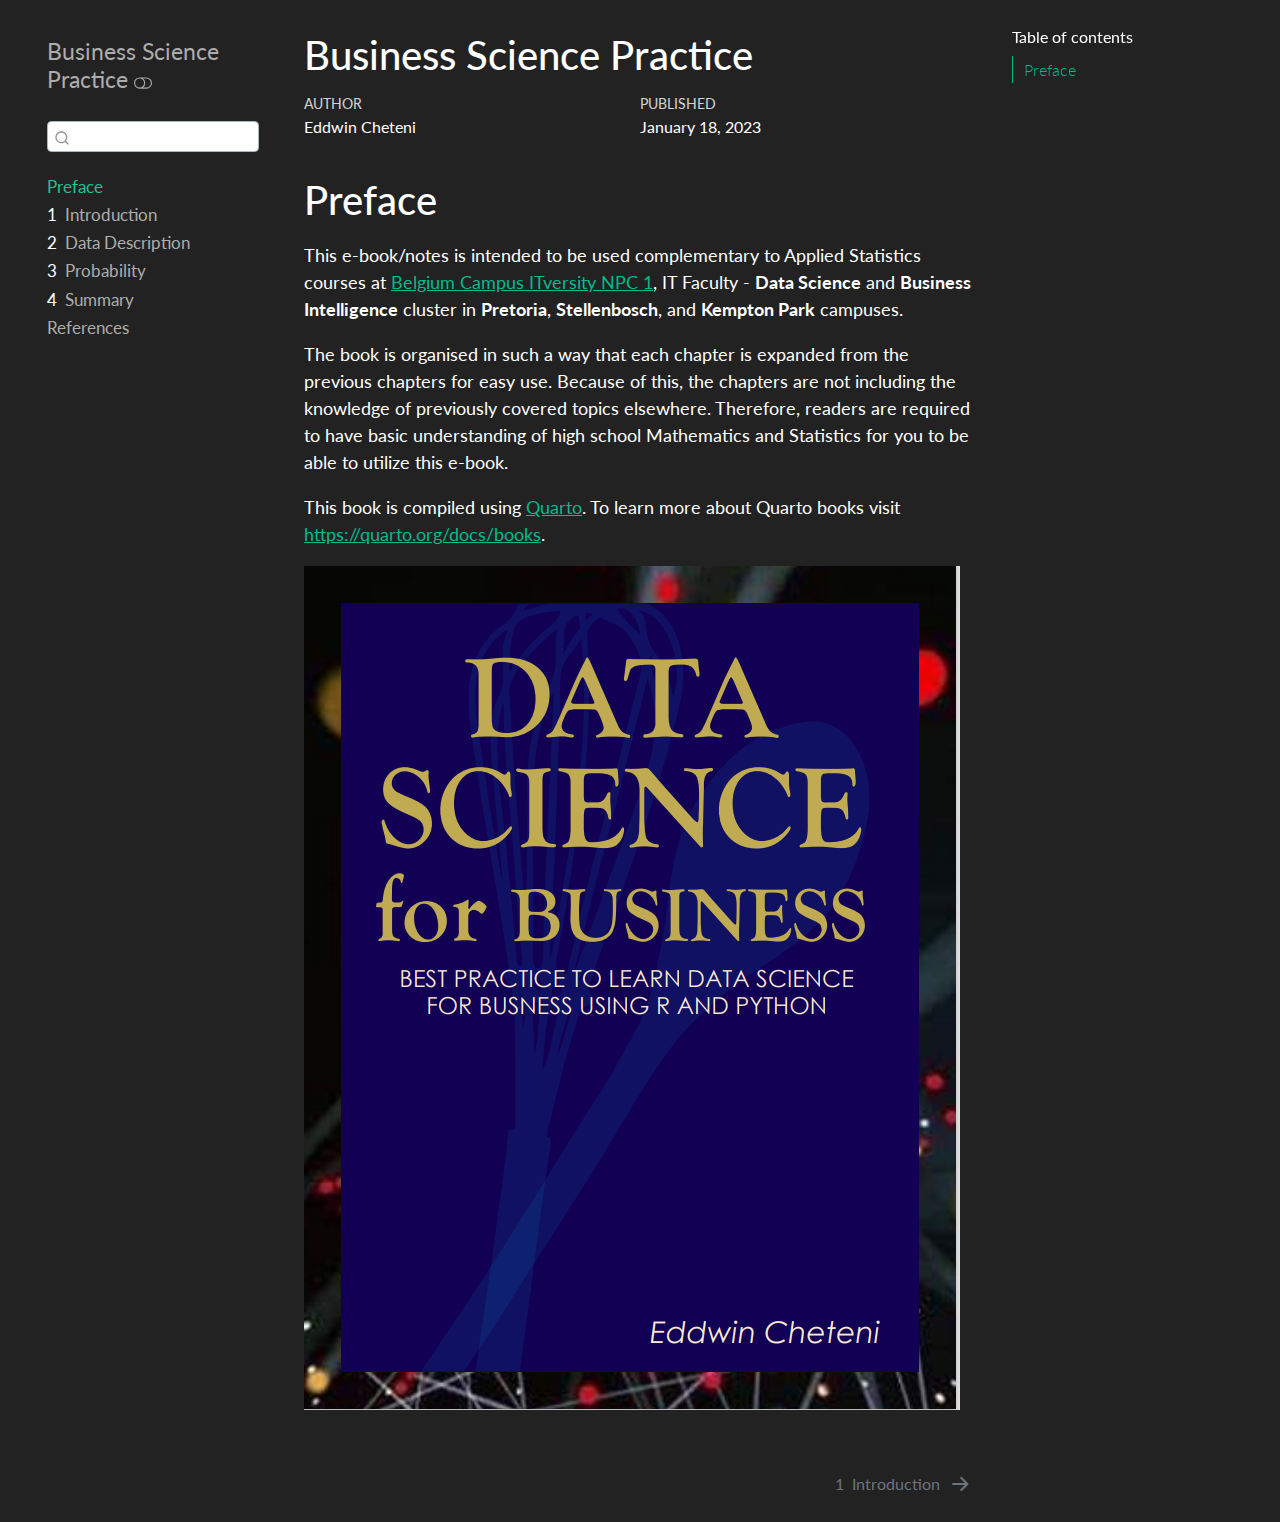
==== _book/index.html @ d17ff68e "update commit" ====
<!DOCTYPE html>
<html xmlns="http://www.w3.org/1999/xhtml" lang="en" xml:lang="en"><head>

<meta charset="utf-8">
<meta name="generator" content="quarto-1.2.269">

<meta name="viewport" content="width=device-width, initial-scale=1.0, user-scalable=yes">

<meta name="author" content="Eddwin Cheteni">
<meta name="dcterms.date" content="2023-01-18">

<title>Business Science Practice</title>
<style>
code{white-space: pre-wrap;}
span.smallcaps{font-variant: small-caps;}
div.columns{display: flex; gap: min(4vw, 1.5em);}
div.column{flex: auto; overflow-x: auto;}
div.hanging-indent{margin-left: 1.5em; text-indent: -1.5em;}
ul.task-list{list-style: none;}
ul.task-list li input[type="checkbox"] {
  width: 0.8em;
  margin: 0 0.8em 0.2em -1.6em;
  vertical-align: middle;
}
</style>


<script src="site_libs/quarto-nav/quarto-nav.js"></script>
<script src="site_libs/quarto-nav/headroom.min.js"></script>
<script src="site_libs/clipboard/clipboard.min.js"></script>
<script src="site_libs/quarto-search/autocomplete.umd.js"></script>
<script src="site_libs/quarto-search/fuse.min.js"></script>
<script src="site_libs/quarto-search/quarto-search.js"></script>
<meta name="quarto:offset" content="./">
<link href="./intro.html" rel="next">
<script src="site_libs/quarto-html/quarto.js"></script>
<script src="site_libs/quarto-html/popper.min.js"></script>
<script src="site_libs/quarto-html/tippy.umd.min.js"></script>
<script src="site_libs/quarto-html/anchor.min.js"></script>
<link href="site_libs/quarto-html/tippy.css" rel="stylesheet">
<link href="site_libs/quarto-html/quarto-syntax-highlighting.css" rel="stylesheet" class="quarto-color-scheme" id="quarto-text-highlighting-styles">
<link href="site_libs/quarto-html/quarto-syntax-highlighting-dark.css" rel="prefetch" class="quarto-color-scheme quarto-color-alternate" id="quarto-text-highlighting-styles">
<script src="site_libs/bootstrap/bootstrap.min.js"></script>
<link href="site_libs/bootstrap/bootstrap-icons.css" rel="stylesheet">
<link href="site_libs/bootstrap/bootstrap.min.css" rel="stylesheet" class="quarto-color-scheme" id="quarto-bootstrap" data-mode="dark">
<link href="site_libs/bootstrap/bootstrap-dark.min.css" rel="prefetch" class="quarto-color-scheme quarto-color-alternate" id="quarto-bootstrap" data-mode="light">
<script id="quarto-search-options" type="application/json">{
  "location": "sidebar",
  "copy-button": false,
  "collapse-after": 3,
  "panel-placement": "start",
  "type": "textbox",
  "limit": 20,
  "language": {
    "search-no-results-text": "No results",
    "search-matching-documents-text": "matching documents",
    "search-copy-link-title": "Copy link to search",
    "search-hide-matches-text": "Hide additional matches",
    "search-more-match-text": "more match in this document",
    "search-more-matches-text": "more matches in this document",
    "search-clear-button-title": "Clear",
    "search-detached-cancel-button-title": "Cancel",
    "search-submit-button-title": "Submit"
  }
}</script>


</head>

<body class="nav-sidebar floating">

<div id="quarto-search-results"></div>
  <header id="quarto-header" class="headroom fixed-top">
  <nav class="quarto-secondary-nav" data-bs-toggle="collapse" data-bs-target="#quarto-sidebar" aria-controls="quarto-sidebar" aria-expanded="false" aria-label="Toggle sidebar navigation" onclick="if (window.quartoToggleHeadroom) { window.quartoToggleHeadroom(); }">
    <div class="container-fluid d-flex justify-content-between">
      <h1 class="quarto-secondary-nav-title">Business Science Practice</h1>
      <button type="button" class="quarto-btn-toggle btn" aria-label="Show secondary navigation">
        <i class="bi bi-chevron-right"></i>
      </button>
    </div>
  </nav>
</header>
<!-- content -->
<div id="quarto-content" class="quarto-container page-columns page-rows-contents page-layout-article">
<!-- sidebar -->
  <nav id="quarto-sidebar" class="sidebar collapse sidebar-navigation floating overflow-auto">
    <div class="pt-lg-2 mt-2 text-left sidebar-header">
    <div class="sidebar-title mb-0 py-0">
      <a href="./">Business Science Practice</a> 
        <div class="sidebar-tools-main">
  <a href="" class="quarto-color-scheme-toggle sidebar-tool" onclick="window.quartoToggleColorScheme(); return false;" title="Toggle dark mode"><i class="bi"></i></a>
</div>
    </div>
      </div>
      <div class="mt-2 flex-shrink-0 align-items-center">
        <div class="sidebar-search">
        <div id="quarto-search" class="" title="Search"></div>
        </div>
      </div>
    <div class="sidebar-menu-container"> 
    <ul class="list-unstyled mt-1">
        <li class="sidebar-item">
  <div class="sidebar-item-container"> 
  <a href="./index.html" class="sidebar-item-text sidebar-link active">Preface</a>
  </div>
</li>
        <li class="sidebar-item">
  <div class="sidebar-item-container"> 
  <a href="./intro.html" class="sidebar-item-text sidebar-link"><span class="chapter-number">1</span>&nbsp; <span class="chapter-title">Introduction</span></a>
  </div>
</li>
        <li class="sidebar-item">
  <div class="sidebar-item-container"> 
  <a href="./data-desc.html" class="sidebar-item-text sidebar-link"><span class="chapter-number">2</span>&nbsp; <span class="chapter-title">Data Description</span></a>
  </div>
</li>
        <li class="sidebar-item">
  <div class="sidebar-item-container"> 
  <a href="./prob.html" class="sidebar-item-text sidebar-link"><span class="chapter-number">3</span>&nbsp; <span class="chapter-title">Probability</span></a>
  </div>
</li>
        <li class="sidebar-item">
  <div class="sidebar-item-container"> 
  <a href="./summary.html" class="sidebar-item-text sidebar-link"><span class="chapter-number">4</span>&nbsp; <span class="chapter-title">Summary</span></a>
  </div>
</li>
        <li class="sidebar-item">
  <div class="sidebar-item-container"> 
  <a href="./references.html" class="sidebar-item-text sidebar-link">References</a>
  </div>
</li>
    </ul>
    </div>
</nav>
<!-- margin-sidebar -->
    <div id="quarto-margin-sidebar" class="sidebar margin-sidebar">
        <nav id="TOC" role="doc-toc" class="toc-active">
    <h2 id="toc-title">Table of contents</h2>
   
  <ul>
  <li><a href="#preface" id="toc-preface" class="nav-link active" data-scroll-target="#preface">Preface</a></li>
  </ul>
</nav>
    </div>
<!-- main -->
<main class="content" id="quarto-document-content">

<header id="title-block-header" class="quarto-title-block default">
<div class="quarto-title">
<h1 class="title d-none d-lg-block">Business Science Practice</h1>
</div>



<div class="quarto-title-meta">

    <div>
    <div class="quarto-title-meta-heading">Author</div>
    <div class="quarto-title-meta-contents">
             <p>Eddwin Cheteni </p>
          </div>
  </div>
    
    <div>
    <div class="quarto-title-meta-heading">Published</div>
    <div class="quarto-title-meta-contents">
      <p class="date">January 18, 2023</p>
    </div>
  </div>
  
    
  </div>
  

</header>

<section id="preface" class="level1 unnumbered">
<h1 class="unnumbered">Preface</h1>
<p>This e-book/notes is intended to be used complementary to Applied Statistics courses at <a href="https://www.belgiumcampus.ac.za">Belgium Campus ITversity NPC 1</a>, IT Faculty - <strong>Data Science</strong> and <strong>Business Intelligence</strong> cluster in <strong>Pretoria</strong>, <strong>Stellenbosch</strong>, and <strong>Kempton Park</strong> campuses.</p>
<p>The book is organised in such a way that each chapter is expanded from the previous chapters for easy use. Because of this, the chapters are not including the knowledge of previously covered topics elsewhere. Therefore, readers are required to have basic understanding of high school Mathematics and Statistics for you to be able to utilize this e-book.</p>
<p>This book is compiled using <a href="https://quarto.org/docs/books">Quarto</a>. To learn more about Quarto books visit <a href="https://quarto.org/docs/books" class="uri">https://quarto.org/docs/books</a>.</p>
<p><img src="cover.png" class="img-fluid"></p>


</section>

</main> <!-- /main -->
<script id="quarto-html-after-body" type="application/javascript">
window.document.addEventListener("DOMContentLoaded", function (event) {
  const toggleBodyColorMode = (bsSheetEl) => {
    const mode = bsSheetEl.getAttribute("data-mode");
    const bodyEl = window.document.querySelector("body");
    if (mode === "dark") {
      bodyEl.classList.add("quarto-dark");
      bodyEl.classList.remove("quarto-light");
    } else {
      bodyEl.classList.add("quarto-light");
      bodyEl.classList.remove("quarto-dark");
    }
  }
  const toggleBodyColorPrimary = () => {
    const bsSheetEl = window.document.querySelector("link#quarto-bootstrap");
    if (bsSheetEl) {
      toggleBodyColorMode(bsSheetEl);
    }
  }
  toggleBodyColorPrimary();  
  const disableStylesheet = (stylesheets) => {
    for (let i=0; i < stylesheets.length; i++) {
      const stylesheet = stylesheets[i];
      stylesheet.rel = 'prefetch';
    }
  }
  const enableStylesheet = (stylesheets) => {
    for (let i=0; i < stylesheets.length; i++) {
      const stylesheet = stylesheets[i];
      stylesheet.rel = 'stylesheet';
    }
  }
  const manageTransitions = (selector, allowTransitions) => {
    const els = window.document.querySelectorAll(selector);
    for (let i=0; i < els.length; i++) {
      const el = els[i];
      if (allowTransitions) {
        el.classList.remove('notransition');
      } else {
        el.classList.add('notransition');
      }
    }
  }
  const toggleColorMode = (alternate) => {
    // Switch the stylesheets
    const alternateStylesheets = window.document.querySelectorAll('link.quarto-color-scheme.quarto-color-alternate');
    manageTransitions('#quarto-margin-sidebar .nav-link', false);
    if (alternate) {
      enableStylesheet(alternateStylesheets);
      for (const sheetNode of alternateStylesheets) {
        if (sheetNode.id === "quarto-bootstrap") {
          toggleBodyColorMode(sheetNode);
        }
      }
    } else {
      disableStylesheet(alternateStylesheets);
      toggleBodyColorPrimary();
    }
    manageTransitions('#quarto-margin-sidebar .nav-link', true);
    // Switch the toggles
    const toggles = window.document.querySelectorAll('.quarto-color-scheme-toggle');
    for (let i=0; i < toggles.length; i++) {
      const toggle = toggles[i];
      if (toggle) {
        if (alternate) {
          toggle.classList.add("alternate");     
        } else {
          toggle.classList.remove("alternate");
        }
      }
    }
    // Hack to workaround the fact that safari doesn't
    // properly recolor the scrollbar when toggling (#1455)
    if (navigator.userAgent.indexOf('Safari') > 0 && navigator.userAgent.indexOf('Chrome') == -1) {
      manageTransitions("body", false);
      window.scrollTo(0, 1);
      setTimeout(() => {
        window.scrollTo(0, 0);
        manageTransitions("body", true);
      }, 40);  
    }
  }
  const isFileUrl = () => { 
    return window.location.protocol === 'file:';
  }
  const hasAlternateSentinel = () => {  
    let styleSentinel = getColorSchemeSentinel();
    if (styleSentinel !== null) {
      return styleSentinel === "alternate";
    } else {
      return false;
    }
  }
  const setStyleSentinel = (alternate) => {
    const value = alternate ? "alternate" : "default";
    if (!isFileUrl()) {
      window.localStorage.setItem("quarto-color-scheme", value);
    } else {
      localAlternateSentinel = value;
    }
  }
  const getColorSchemeSentinel = () => {
    if (!isFileUrl()) {
      const storageValue = window.localStorage.getItem("quarto-color-scheme");
      return storageValue != null ? storageValue : localAlternateSentinel;
    } else {
      return localAlternateSentinel;
    }
  }
  let localAlternateSentinel = 'default';
  // Dark / light mode switch
  window.quartoToggleColorScheme = () => {
    // Read the current dark / light value 
    let toAlternate = !hasAlternateSentinel();
    toggleColorMode(toAlternate);
    setStyleSentinel(toAlternate);
  };
  // Ensure there is a toggle, if there isn't float one in the top right
  if (window.document.querySelector('.quarto-color-scheme-toggle') === null) {
    const a = window.document.createElement('a');
    a.classList.add('top-right');
    a.classList.add('quarto-color-scheme-toggle');
    a.href = "";
    a.onclick = function() { try { window.quartoToggleColorScheme(); } catch {} return false; };
    const i = window.document.createElement("i");
    i.classList.add('bi');
    a.appendChild(i);
    window.document.body.appendChild(a);
  }
  // Switch to dark mode if need be
  if (hasAlternateSentinel()) {
    toggleColorMode(true);
  } else {
    toggleColorMode(false);
  }
  const icon = "";
  const anchorJS = new window.AnchorJS();
  anchorJS.options = {
    placement: 'right',
    icon: icon
  };
  anchorJS.add('.anchored');
  const clipboard = new window.ClipboardJS('.code-copy-button', {
    target: function(trigger) {
      return trigger.previousElementSibling;
    }
  });
  clipboard.on('success', function(e) {
    // button target
    const button = e.trigger;
    // don't keep focus
    button.blur();
    // flash "checked"
    button.classList.add('code-copy-button-checked');
    var currentTitle = button.getAttribute("title");
    button.setAttribute("title", "Copied!");
    let tooltip;
    if (window.bootstrap) {
      button.setAttribute("data-bs-toggle", "tooltip");
      button.setAttribute("data-bs-placement", "left");
      button.setAttribute("data-bs-title", "Copied!");
      tooltip = new bootstrap.Tooltip(button, 
        { trigger: "manual", 
          customClass: "code-copy-button-tooltip",
          offset: [0, -8]});
      tooltip.show();    
    }
    setTimeout(function() {
      if (tooltip) {
        tooltip.hide();
        button.removeAttribute("data-bs-title");
        button.removeAttribute("data-bs-toggle");
        button.removeAttribute("data-bs-placement");
      }
      button.setAttribute("title", currentTitle);
      button.classList.remove('code-copy-button-checked');
    }, 1000);
    // clear code selection
    e.clearSelection();
  });
  function tippyHover(el, contentFn) {
    const config = {
      allowHTML: true,
      content: contentFn,
      maxWidth: 500,
      delay: 100,
      arrow: false,
      appendTo: function(el) {
          return el.parentElement;
      },
      interactive: true,
      interactiveBorder: 10,
      theme: 'quarto',
      placement: 'bottom-start'
    };
    window.tippy(el, config); 
  }
  const noterefs = window.document.querySelectorAll('a[role="doc-noteref"]');
  for (var i=0; i<noterefs.length; i++) {
    const ref = noterefs[i];
    tippyHover(ref, function() {
      // use id or data attribute instead here
      let href = ref.getAttribute('data-footnote-href') || ref.getAttribute('href');
      try { href = new URL(href).hash; } catch {}
      const id = href.replace(/^#\/?/, "");
      const note = window.document.getElementById(id);
      return note.innerHTML;
    });
  }
  const findCites = (el) => {
    const parentEl = el.parentElement;
    if (parentEl) {
      const cites = parentEl.dataset.cites;
      if (cites) {
        return {
          el,
          cites: cites.split(' ')
        };
      } else {
        return findCites(el.parentElement)
      }
    } else {
      return undefined;
    }
  };
  var bibliorefs = window.document.querySelectorAll('a[role="doc-biblioref"]');
  for (var i=0; i<bibliorefs.length; i++) {
    const ref = bibliorefs[i];
    const citeInfo = findCites(ref);
    if (citeInfo) {
      tippyHover(citeInfo.el, function() {
        var popup = window.document.createElement('div');
        citeInfo.cites.forEach(function(cite) {
          var citeDiv = window.document.createElement('div');
          citeDiv.classList.add('hanging-indent');
          citeDiv.classList.add('csl-entry');
          var biblioDiv = window.document.getElementById('ref-' + cite);
          if (biblioDiv) {
            citeDiv.innerHTML = biblioDiv.innerHTML;
          }
          popup.appendChild(citeDiv);
        });
        return popup.innerHTML;
      });
    }
  }
});
</script>
<nav class="page-navigation">
  <div class="nav-page nav-page-previous">
  </div>
  <div class="nav-page nav-page-next">
      <a href="./intro.html" class="pagination-link">
        <span class="nav-page-text"><span class="chapter-number">1</span>&nbsp; <span class="chapter-title">Introduction</span></span> <i class="bi bi-arrow-right-short"></i>
      </a>
  </div>
</nav>
</div> <!-- /content -->



</body></html>
---- _book/site_libs/quarto-html/tippy.css ----
.tippy-box[data-animation=fade][data-state=hidden]{opacity:0}[data-tippy-root]{max-width:calc(100vw - 10px)}.tippy-box{position:relative;background-color:#333;color:#fff;border-radius:4px;font-size:14px;line-height:1.4;white-space:normal;outline:0;transition-property:transform,visibility,opacity}.tippy-box[data-placement^=top]>.tippy-arrow{bottom:0}.tippy-box[data-placement^=top]>.tippy-arrow:before{bottom:-7px;left:0;border-width:8px 8px 0;border-top-color:initial;transform-origin:center top}.tippy-box[data-placement^=bottom]>.tippy-arrow{top:0}.tippy-box[data-placement^=bottom]>.tippy-arrow:before{top:-7px;left:0;border-width:0 8px 8px;border-bottom-color:initial;transform-origin:center bottom}.tippy-box[data-placement^=left]>.tippy-arrow{right:0}.tippy-box[data-placement^=left]>.tippy-arrow:before{border-width:8px 0 8px 8px;border-left-color:initial;right:-7px;transform-origin:center left}.tippy-box[data-placement^=right]>.tippy-arrow{left:0}.tippy-box[data-placement^=right]>.tippy-arrow:before{left:-7px;border-width:8px 8px 8px 0;border-right-color:initial;transform-origin:center right}.tippy-box[data-inertia][data-state=visible]{transition-timing-function:cubic-bezier(.54,1.5,.38,1.11)}.tippy-arrow{width:16px;height:16px;color:#333}.tippy-arrow:before{content:"";position:absolute;border-color:transparent;border-style:solid}.tippy-content{position:relative;padding:5px 9px;z-index:1}
---- _book/site_libs/quarto-html/quarto-syntax-highlighting.css ----
/* quarto syntax highlight colors */
:root {
  --quarto-hl-ot-color: #003B4F;
  --quarto-hl-at-color: #657422;
  --quarto-hl-ss-color: #20794D;
  --quarto-hl-an-color: #5E5E5E;
  --quarto-hl-fu-color: #4758AB;
  --quarto-hl-st-color: #20794D;
  --quarto-hl-cf-color: #003B4F;
  --quarto-hl-op-color: #5E5E5E;
  --quarto-hl-er-color: #AD0000;
  --quarto-hl-bn-color: #AD0000;
  --quarto-hl-al-color: #AD0000;
  --quarto-hl-va-color: #111111;
  --quarto-hl-bu-color: inherit;
  --quarto-hl-ex-color: inherit;
  --quarto-hl-pp-color: #AD0000;
  --quarto-hl-in-color: #5E5E5E;
  --quarto-hl-vs-color: #20794D;
  --quarto-hl-wa-color: #5E5E5E;
  --quarto-hl-do-color: #5E5E5E;
  --quarto-hl-im-color: #00769E;
  --quarto-hl-ch-color: #20794D;
  --quarto-hl-dt-color: #AD0000;
  --quarto-hl-fl-color: #AD0000;
  --quarto-hl-co-color: #5E5E5E;
  --quarto-hl-cv-color: #5E5E5E;
  --quarto-hl-cn-color: #8f5902;
  --quarto-hl-sc-color: #5E5E5E;
  --quarto-hl-dv-color: #AD0000;
  --quarto-hl-kw-color: #003B4F;
}

/* other quarto variables */
:root {
  --quarto-font-monospace: SFMono-Regular, Menlo, Monaco, Consolas, "Liberation Mono", "Courier New", monospace;
}

pre > code.sourceCode > span {
  color: #003B4F;
}

code span {
  color: #003B4F;
}

code.sourceCode > span {
  color: #003B4F;
}

div.sourceCode,
div.sourceCode pre.sourceCode {
  color: #003B4F;
}

code span.ot {
  color: #003B4F;
}

code span.at {
  color: #657422;
}

code span.ss {
  color: #20794D;
}

code span.an {
  color: #5E5E5E;
}

code span.fu {
  color: #4758AB;
}

code span.st {
  color: #20794D;
}

code span.cf {
  color: #003B4F;
}

code span.op {
  color: #5E5E5E;
}

code span.er {
  color: #AD0000;
}

code span.bn {
  color: #AD0000;
}

code span.al {
  color: #AD0000;
}

code span.va {
  color: #111111;
}

code span.pp {
  color: #AD0000;
}

code span.in {
  color: #5E5E5E;
}

code span.vs {
  color: #20794D;
}

code span.wa {
  color: #5E5E5E;
  font-style: italic;
}

code span.do {
  color: #5E5E5E;
  font-style: italic;
}

code span.im {
  color: #00769E;
}

code span.ch {
  color: #20794D;
}

code span.dt {
  color: #AD0000;
}

code span.fl {
  color: #AD0000;
}

code span.co {
  color: #5E5E5E;
}

code span.cv {
  color: #5E5E5E;
  font-style: italic;
}

code span.cn {
  color: #8f5902;
}

code span.sc {
  color: #5E5E5E;
}

code span.dv {
  color: #AD0000;
}

code span.kw {
  color: #003B4F;
}

.prevent-inlining {
  content: "</";
}

/*# sourceMappingURL=debc5d5d77c3f9108843748ff7464032.css.map */
---- _book/site_libs/quarto-html/quarto-syntax-highlighting-dark.css ----
/* quarto syntax highlight colors */
:root {
  --quarto-hl-al-color: #f07178;
  --quarto-hl-an-color: #d4d0ab;
  --quarto-hl-at-color: #00e0e0;
  --quarto-hl-bn-color: #d4d0ab;
  --quarto-hl-bu-color: #abe338;
  --quarto-hl-ch-color: #abe338;
  --quarto-hl-co-color: #f8f8f2;
  --quarto-hl-cv-color: #ffd700;
  --quarto-hl-cn-color: #ffd700;
  --quarto-hl-cf-color: #ffa07a;
  --quarto-hl-dt-color: #ffa07a;
  --quarto-hl-dv-color: #d4d0ab;
  --quarto-hl-do-color: #f8f8f2;
  --quarto-hl-er-color: #f07178;
  --quarto-hl-ex-color: #00e0e0;
  --quarto-hl-fl-color: #d4d0ab;
  --quarto-hl-fu-color: #ffa07a;
  --quarto-hl-im-color: #abe338;
  --quarto-hl-in-color: #d4d0ab;
  --quarto-hl-kw-color: #ffa07a;
  --quarto-hl-op-color: #ffa07a;
  --quarto-hl-ot-color: #00e0e0;
  --quarto-hl-pp-color: #dcc6e0;
  --quarto-hl-re-color: #00e0e0;
  --quarto-hl-sc-color: #abe338;
  --quarto-hl-ss-color: #abe338;
  --quarto-hl-st-color: #abe338;
  --quarto-hl-va-color: #00e0e0;
  --quarto-hl-vs-color: #abe338;
  --quarto-hl-wa-color: #dcc6e0;
}

/* other quarto variables */
:root {
  --quarto-font-monospace: SFMono-Regular, Menlo, Monaco, Consolas, "Liberation Mono", "Courier New", monospace;
}

code span.al {
  font-weight: bold;
  color: #f07178;
}

code span.an {
  color: #d4d0ab;
}

code span.at {
  color: #00e0e0;
}

code span.bn {
  color: #d4d0ab;
}

code span.bu {
  color: #abe338;
}

code span.ch {
  color: #abe338;
}

code span.co {
  font-style: italic;
  color: #f8f8f2;
}

code span.cv {
  color: #ffd700;
}

code span.cn {
  color: #ffd700;
}

code span.cf {
  font-weight: bold;
  color: #ffa07a;
}

code span.dt {
  color: #ffa07a;
}

code span.dv {
  color: #d4d0ab;
}

code span.do {
  color: #f8f8f2;
}

code span.er {
  color: #f07178;
  text-decoration: underline;
}

code span.ex {
  font-weight: bold;
  color: #00e0e0;
}

code span.fl {
  color: #d4d0ab;
}

code span.fu {
  color: #ffa07a;
}

code span.im {
  color: #abe338;
}

code span.in {
  color: #d4d0ab;
}

code span.kw {
  font-weight: bold;
  color: #ffa07a;
}

pre > code.sourceCode > span {
  color: #f8f8f2;
}

code span {
  color: #f8f8f2;
}

code.sourceCode > span {
  color: #f8f8f2;
}

div.sourceCode,
div.sourceCode pre.sourceCode {
  color: #f8f8f2;
}

code span.op {
  color: #ffa07a;
}

code span.ot {
  color: #00e0e0;
}

code span.pp {
  color: #dcc6e0;
}

code span.re {
  color: #00e0e0;
}

code span.sc {
  color: #abe338;
}

code span.ss {
  color: #abe338;
}

code span.st {
  color: #abe338;
}

code span.va {
  color: #00e0e0;
}

code span.vs {
  color: #abe338;
}

code span.wa {
  color: #dcc6e0;
}

.prevent-inlining {
  content: "</";
}

/*# sourceMappingURL=935a306eefa94366c21e1a970dddb765.css.map */
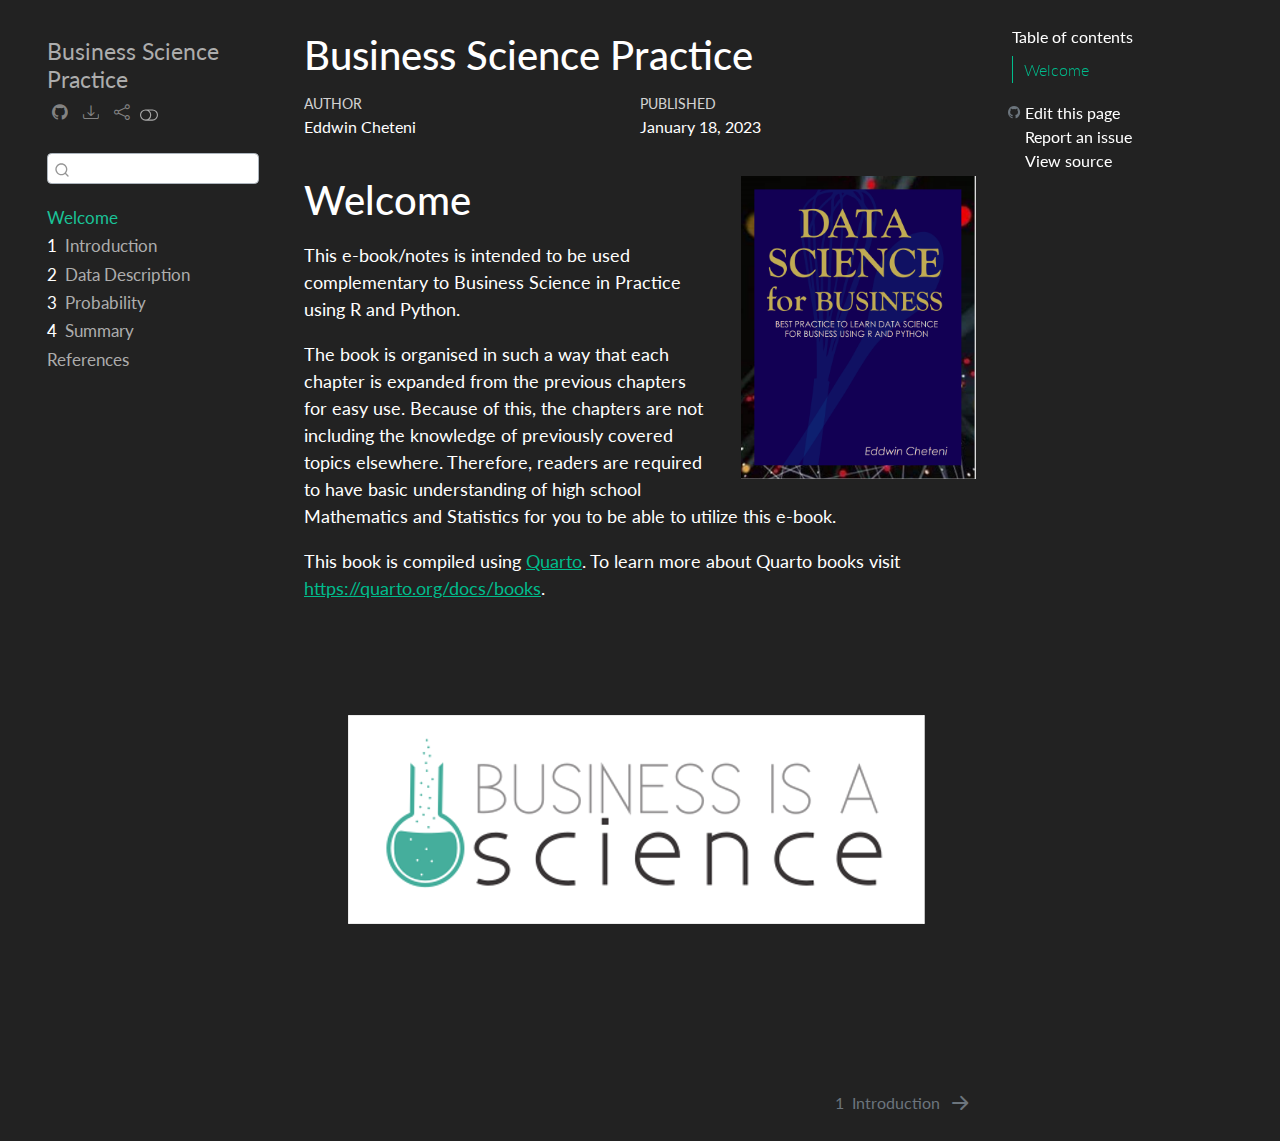
==== commit afca658b: "update cover" ====
--- a/_book/index.html
+++ b/_book/index.html
@@ -87,7 +87,38 @@
     <div class="pt-lg-2 mt-2 text-left sidebar-header">
     <div class="sidebar-title mb-0 py-0">
       <a href="./">Business Science Practice</a> 
-        <div class="sidebar-tools-main">
+        <div class="sidebar-tools-main tools-wide">
+    <a href="https://github.com/eddychetz/business-science-book.git" title="Source Code" class="sidebar-tool px-1"><i class="bi bi-github"></i></a>
+    <a href="" title="Download" id="sidebar-tool-dropdown-0" class="sidebar-tool dropdown-toggle px-1" data-bs-toggle="dropdown" aria-expanded="false"><i class="bi bi-download"></i></a>
+    <ul class="dropdown-menu" aria-labelledby="sidebar-tool-dropdown-0">
+        <li>
+          <a class="dropdown-item sidebar-tools-main-item" href="./Business-Science-Practice.pdf">
+            <i class="bi bi-bi-file-pdf pe-1"></i>
+          Download PDF
+          </a>
+        </li>
+        <li>
+          <a class="dropdown-item sidebar-tools-main-item" href="./Business-Science-Practice.epub">
+            <i class="bi bi-bi-journal pe-1"></i>
+          Download ePub
+          </a>
+        </li>
+    </ul>
+    <a href="" title="Share" id="sidebar-tool-dropdown-1" class="sidebar-tool dropdown-toggle px-1" data-bs-toggle="dropdown" aria-expanded="false"><i class="bi bi-share"></i></a>
+    <ul class="dropdown-menu" aria-labelledby="sidebar-tool-dropdown-1">
+        <li>
+          <a class="dropdown-item sidebar-tools-main-item" href="https://www.facebook.com/sharer/sharer.php?u=|url|">
+            <i class="bi bi-bi-facebook pe-1"></i>
+          Facebook
+          </a>
+        </li>
+        <li>
+          <a class="dropdown-item sidebar-tools-main-item" href="https://twitter.com/intent/tweet?url=|url|">
+            <i class="bi bi-bi-twitter pe-1"></i>
+          Twitter
+          </a>
+        </li>
+    </ul>
   <a href="" class="quarto-color-scheme-toggle sidebar-tool" onclick="window.quartoToggleColorScheme(); return false;" title="Toggle dark mode"><i class="bi"></i></a>
 </div>
     </div>
@@ -101,7 +132,7 @@
     <ul class="list-unstyled mt-1">
         <li class="sidebar-item">
   <div class="sidebar-item-container"> 
-  <a href="./index.html" class="sidebar-item-text sidebar-link active">Preface</a>
+  <a href="./index.html" class="sidebar-item-text sidebar-link active">Welcome</a>
   </div>
 </li>
         <li class="sidebar-item">
@@ -138,9 +169,9 @@
     <h2 id="toc-title">Table of contents</h2>
    
   <ul>
-  <li><a href="#preface" id="toc-preface" class="nav-link active" data-scroll-target="#preface">Preface</a></li>
+  <li><a href="#welcome" id="toc-welcome" class="nav-link active" data-scroll-target="#welcome">Welcome</a></li>
   </ul>
-</nav>
+<div class="toc-actions"><div><i class="bi bi-github"></i></div><div class="action-links"><p><a href="https://github.com/eddychetz/business-science-book.git/edit/main/index.qmd" class="toc-action">Edit this page</a></p><p><a href="https://github.com/eddychetz/business-science-book.git/issues/new" class="toc-action">Report an issue</a></p><p><a href="https://github.com/eddychetz/business-science-book.git/blob/main/index.qmd" class="toc-action">View source</a></p></div></div></nav>
     </div>
 <!-- main -->
 <main class="content" id="quarto-document-content">
@@ -174,12 +205,17 @@
 
 </header>
 
-<section id="preface" class="level1 unnumbered">
-<h1 class="unnumbered">Preface</h1>
-<p>This e-book/notes is intended to be used complementary to Applied Statistics courses at <a href="https://www.belgiumcampus.ac.za">Belgium Campus ITversity NPC 1</a>, IT Faculty - <strong>Data Science</strong> and <strong>Business Intelligence</strong> cluster in <strong>Pretoria</strong>, <strong>Stellenbosch</strong>, and <strong>Kempton Park</strong> campuses.</p>
+
+<section id="welcome" class="level1 unnumbered">
+<p><img src="cover.png" title="Business Science Practice" class="quarto-cover-image img-fluid"></p><h1 class="unnumbered">Welcome</h1>
+<p>This e-book/notes is intended to be used complementary to Business Science in Practice using R and Python.</p>
 <p>The book is organised in such a way that each chapter is expanded from the previous chapters for easy use. Because of this, the chapters are not including the knowledge of previously covered topics elsewhere. Therefore, readers are required to have basic understanding of high school Mathematics and Statistics for you to be able to utilize this e-book.</p>
 <p>This book is compiled using <a href="https://quarto.org/docs/books">Quarto</a>. To learn more about Quarto books visit <a href="https://quarto.org/docs/books" class="uri">https://quarto.org/docs/books</a>.</p>
-<p><img src="cover.png" class="img-fluid"></p>
+<div class="quarto-figure quarto-figure-center">
+<figure class="figure">
+<p><img src="bc-logo.png" class="img-fluid figure-img"></p>
+</figure>
+</div>
 
 
 </section>
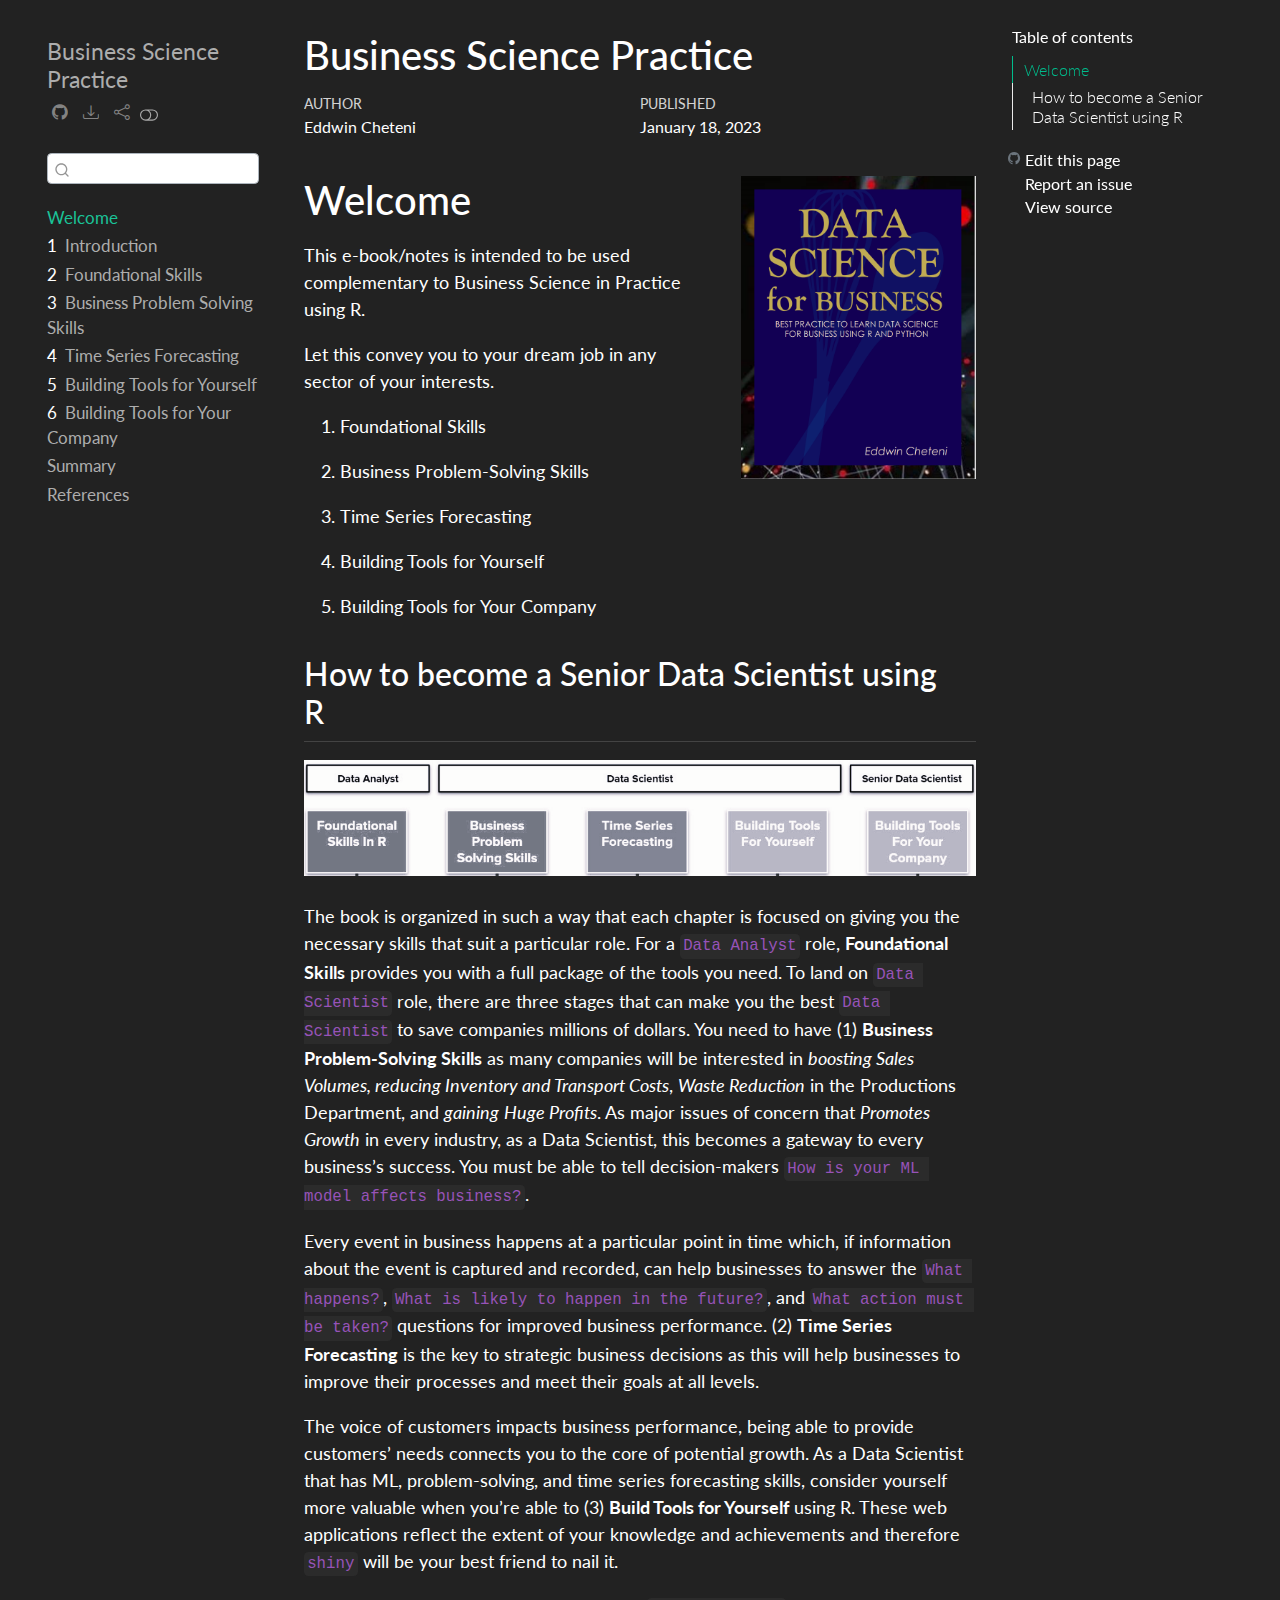
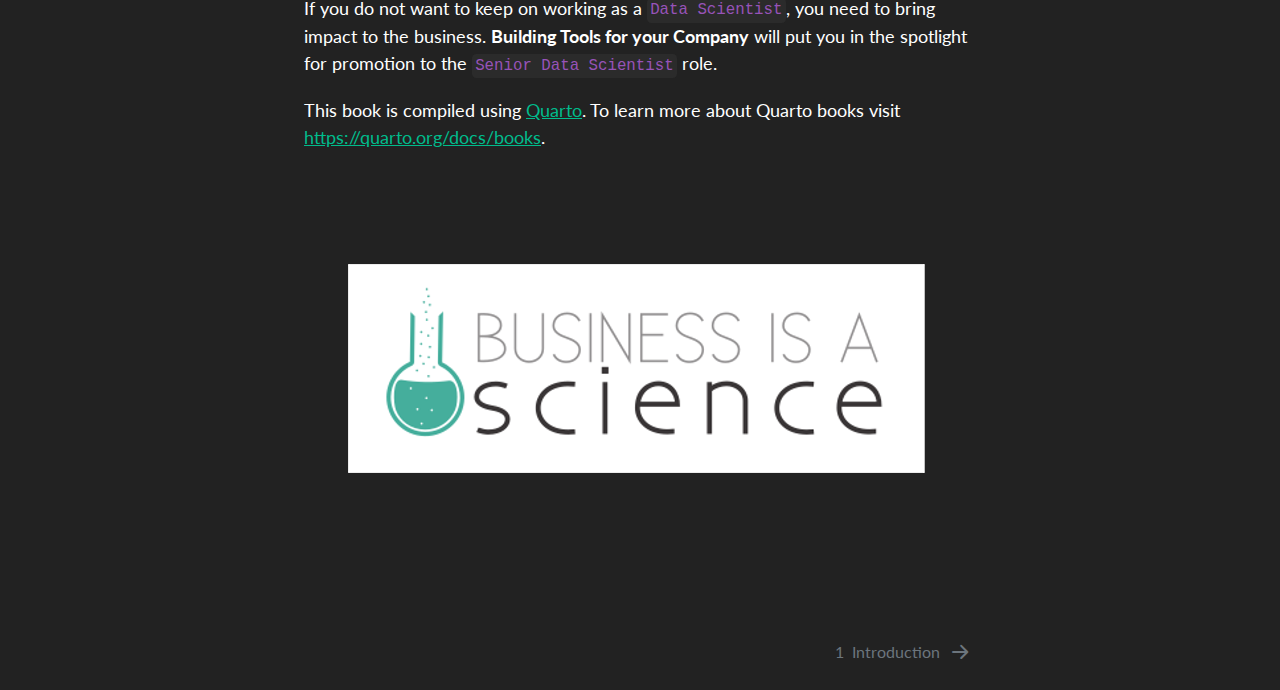
==== commit 31f19075: "update index" ====
--- a/_book/index.html
+++ b/_book/index.html
@@ -142,17 +142,32 @@
 </li>
         <li class="sidebar-item">
   <div class="sidebar-item-container"> 
-  <a href="./data-desc.html" class="sidebar-item-text sidebar-link"><span class="chapter-number">2</span>&nbsp; <span class="chapter-title">Data Description</span></a>
-  </div>
-</li>
-        <li class="sidebar-item">
-  <div class="sidebar-item-container"> 
-  <a href="./prob.html" class="sidebar-item-text sidebar-link"><span class="chapter-number">3</span>&nbsp; <span class="chapter-title">Probability</span></a>
-  </div>
-</li>
-        <li class="sidebar-item">
-  <div class="sidebar-item-container"> 
-  <a href="./summary.html" class="sidebar-item-text sidebar-link"><span class="chapter-number">4</span>&nbsp; <span class="chapter-title">Summary</span></a>
+  <a href="./foundational.html" class="sidebar-item-text sidebar-link"><span class="chapter-number">2</span>&nbsp; <span class="chapter-title">Foundational Skills</span></a>
+  </div>
+</li>
+        <li class="sidebar-item">
+  <div class="sidebar-item-container"> 
+  <a href="./problem-solving.html" class="sidebar-item-text sidebar-link"><span class="chapter-number">3</span>&nbsp; <span class="chapter-title">Business Problem Solving Skills</span></a>
+  </div>
+</li>
+        <li class="sidebar-item">
+  <div class="sidebar-item-container"> 
+  <a href="./time-series.html" class="sidebar-item-text sidebar-link"><span class="chapter-number">4</span>&nbsp; <span class="chapter-title">Time Series Forecasting</span></a>
+  </div>
+</li>
+        <li class="sidebar-item">
+  <div class="sidebar-item-container"> 
+  <a href="./build-portfolio-tools.html" class="sidebar-item-text sidebar-link"><span class="chapter-number">5</span>&nbsp; <span class="chapter-title">Building Tools for Yourself</span></a>
+  </div>
+</li>
+        <li class="sidebar-item">
+  <div class="sidebar-item-container"> 
+  <a href="./build-company-tools.html" class="sidebar-item-text sidebar-link"><span class="chapter-number">6</span>&nbsp; <span class="chapter-title">Building Tools for Your Company</span></a>
+  </div>
+</li>
+        <li class="sidebar-item">
+  <div class="sidebar-item-container"> 
+  <a href="./summary.html" class="sidebar-item-text sidebar-link">Summary</a>
   </div>
 </li>
         <li class="sidebar-item">
@@ -169,7 +184,10 @@
     <h2 id="toc-title">Table of contents</h2>
    
   <ul>
-  <li><a href="#welcome" id="toc-welcome" class="nav-link active" data-scroll-target="#welcome">Welcome</a></li>
+  <li><a href="#welcome" id="toc-welcome" class="nav-link active" data-scroll-target="#welcome">Welcome</a>
+  <ul class="collapse">
+  <li><a href="#how-to-become-a-senior-data-scientist-using-r" id="toc-how-to-become-a-senior-data-scientist-using-r" class="nav-link" data-scroll-target="#how-to-become-a-senior-data-scientist-using-r">How to become a Senior Data Scientist using R</a></li>
+  </ul></li>
   </ul>
 <div class="toc-actions"><div><i class="bi bi-github"></i></div><div class="action-links"><p><a href="https://github.com/eddychetz/business-science-book.git/edit/main/index.qmd" class="toc-action">Edit this page</a></p><p><a href="https://github.com/eddychetz/business-science-book.git/issues/new" class="toc-action">Report an issue</a></p><p><a href="https://github.com/eddychetz/business-science-book.git/blob/main/index.qmd" class="toc-action">View source</a></p></div></div></nav>
     </div>
@@ -208,8 +226,26 @@
 
 <section id="welcome" class="level1 unnumbered">
 <p><img src="cover.png" title="Business Science Practice" class="quarto-cover-image img-fluid"></p><h1 class="unnumbered">Welcome</h1>
-<p>This e-book/notes is intended to be used complementary to Business Science in Practice using R and Python.</p>
-<p>The book is organised in such a way that each chapter is expanded from the previous chapters for easy use. Because of this, the chapters are not including the knowledge of previously covered topics elsewhere. Therefore, readers are required to have basic understanding of high school Mathematics and Statistics for you to be able to utilize this e-book.</p>
+<p>This e-book/notes is intended to be used complementary to Business Science in Practice using R.</p>
+<p>Let this convey you to your dream job in any sector of your interests.</p>
+<ol type="1">
+<li><p>Foundational Skills</p></li>
+<li><p>Business Problem-Solving Skills</p></li>
+<li><p>Time Series Forecasting</p></li>
+<li><p>Building Tools for Yourself</p></li>
+<li><p>Building Tools for Your Company</p></li>
+</ol>
+<section id="how-to-become-a-senior-data-scientist-using-r" class="level2 unnumbered">
+<h2 class="unnumbered anchored" data-anchor-id="how-to-become-a-senior-data-scientist-using-r">How to become a Senior Data Scientist using R</h2>
+<div class="quarto-figure quarto-figure-center">
+<figure class="figure">
+<p><img src="path2.png" class="img-fluid figure-img"></p>
+</figure>
+</div>
+<p>The book is organized in such a way that each chapter is focused on giving you the necessary skills that suit a particular role. For a <code>Data Analyst</code> role, <strong>Foundational Skills</strong> provides you with a full package of the tools you need. To land on <code>Data Scientist</code> role, there are three stages that can make you the best <code>Data Scientist</code> to save companies millions of dollars. You need to have (1) <strong>Business Problem-Solving Skills</strong> as many companies will be interested in <em>boosting Sales Volumes, reducing Inventory and Transport Costs</em>, <em>Waste Reduction</em> in the Productions Department, and <em>gaining</em> <em>Huge Profits</em>. As major issues of concern that <em>Promotes Growth</em> in every industry, as a Data Scientist, this becomes a gateway to every business’s success. You must be able to tell decision-makers <code>How is your ML model affects business?</code>.</p>
+<p>Every event in business happens at a particular point in time which, if information about the event is captured and recorded, can help businesses to answer the <code>What happens?</code>, <code>What is likely to happen in the future?</code>, and <code>What action must be taken?</code> questions for improved business performance. (2) <strong>Time Series Forecasting</strong> is the key to strategic business decisions as this will help businesses to improve their processes and meet their goals at all levels.</p>
+<p>The voice of customers impacts business performance, being able to provide customers’ needs connects you to the core of potential growth. As a Data Scientist that has ML, problem-solving, and time series forecasting skills, consider yourself more valuable when you’re able to (3) <strong>Build Tools for Yourself</strong> using R. These web applications reflect the extent of your knowledge and achievements and therefore <code>shiny</code> will be your best friend to nail it.</p>
+<p>If you do not want to keep on working as a <code>Data Scientist</code>, you need to bring impact to the business. <strong>Building Tools for your Company</strong> will put you in the spotlight for promotion to the <code>Senior Data Scientist</code> role.</p>
 <p>This book is compiled using <a href="https://quarto.org/docs/books">Quarto</a>. To learn more about Quarto books visit <a href="https://quarto.org/docs/books" class="uri">https://quarto.org/docs/books</a>.</p>
 <div class="quarto-figure quarto-figure-center">
 <figure class="figure">
@@ -218,6 +254,7 @@
 </div>
 
 
+</section>
 </section>
 
 </main> <!-- /main -->
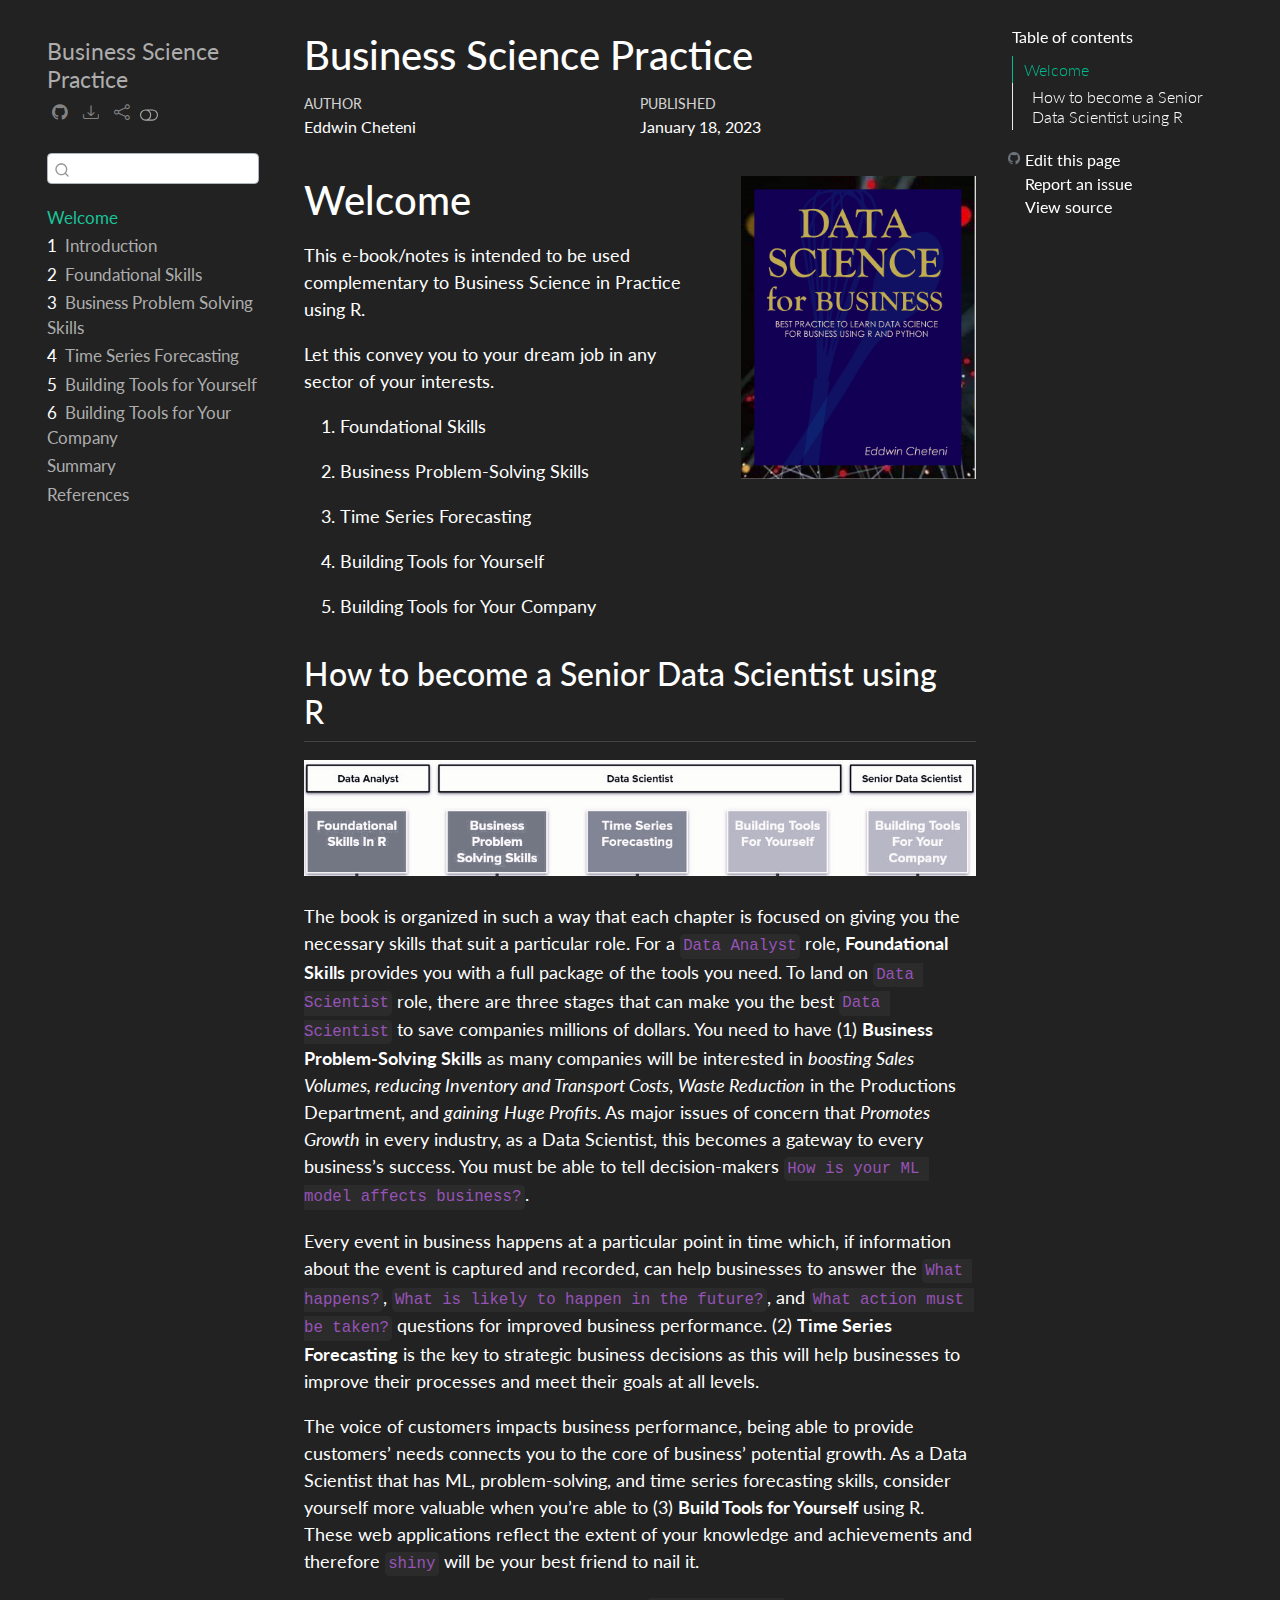
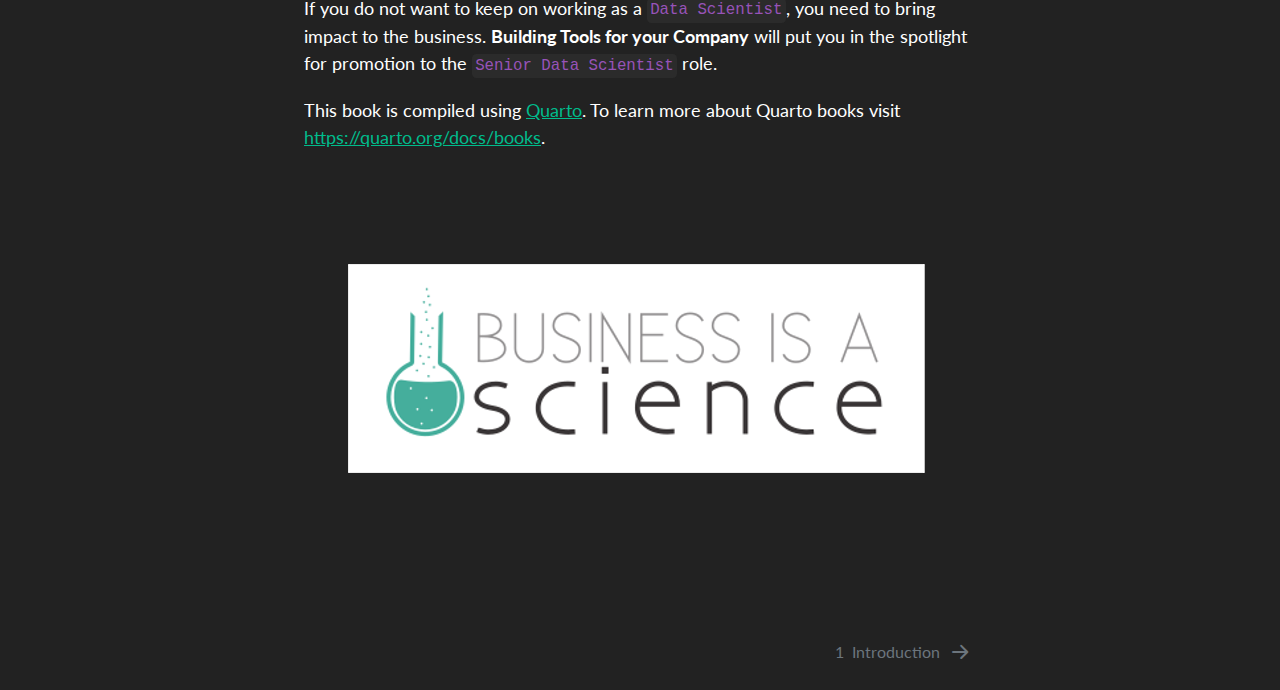
==== commit 8f79cad7: "update welcome" ====
--- a/_book/index.html
+++ b/_book/index.html
@@ -244,7 +244,7 @@
 </div>
 <p>The book is organized in such a way that each chapter is focused on giving you the necessary skills that suit a particular role. For a <code>Data Analyst</code> role, <strong>Foundational Skills</strong> provides you with a full package of the tools you need. To land on <code>Data Scientist</code> role, there are three stages that can make you the best <code>Data Scientist</code> to save companies millions of dollars. You need to have (1) <strong>Business Problem-Solving Skills</strong> as many companies will be interested in <em>boosting Sales Volumes, reducing Inventory and Transport Costs</em>, <em>Waste Reduction</em> in the Productions Department, and <em>gaining</em> <em>Huge Profits</em>. As major issues of concern that <em>Promotes Growth</em> in every industry, as a Data Scientist, this becomes a gateway to every business’s success. You must be able to tell decision-makers <code>How is your ML model affects business?</code>.</p>
 <p>Every event in business happens at a particular point in time which, if information about the event is captured and recorded, can help businesses to answer the <code>What happens?</code>, <code>What is likely to happen in the future?</code>, and <code>What action must be taken?</code> questions for improved business performance. (2) <strong>Time Series Forecasting</strong> is the key to strategic business decisions as this will help businesses to improve their processes and meet their goals at all levels.</p>
-<p>The voice of customers impacts business performance, being able to provide customers’ needs connects you to the core of potential growth. As a Data Scientist that has ML, problem-solving, and time series forecasting skills, consider yourself more valuable when you’re able to (3) <strong>Build Tools for Yourself</strong> using R. These web applications reflect the extent of your knowledge and achievements and therefore <code>shiny</code> will be your best friend to nail it.</p>
+<p>The voice of customers impacts business performance, being able to provide customers’ needs connects you to the core of business’ potential growth. As a Data Scientist that has ML, problem-solving, and time series forecasting skills, consider yourself more valuable when you’re able to (3) <strong>Build Tools for Yourself</strong> using R. These web applications reflect the extent of your knowledge and achievements and therefore <code>shiny</code> will be your best friend to nail it.</p>
 <p>If you do not want to keep on working as a <code>Data Scientist</code>, you need to bring impact to the business. <strong>Building Tools for your Company</strong> will put you in the spotlight for promotion to the <code>Senior Data Scientist</code> role.</p>
 <p>This book is compiled using <a href="https://quarto.org/docs/books">Quarto</a>. To learn more about Quarto books visit <a href="https://quarto.org/docs/books" class="uri">https://quarto.org/docs/books</a>.</p>
 <div class="quarto-figure quarto-figure-center">
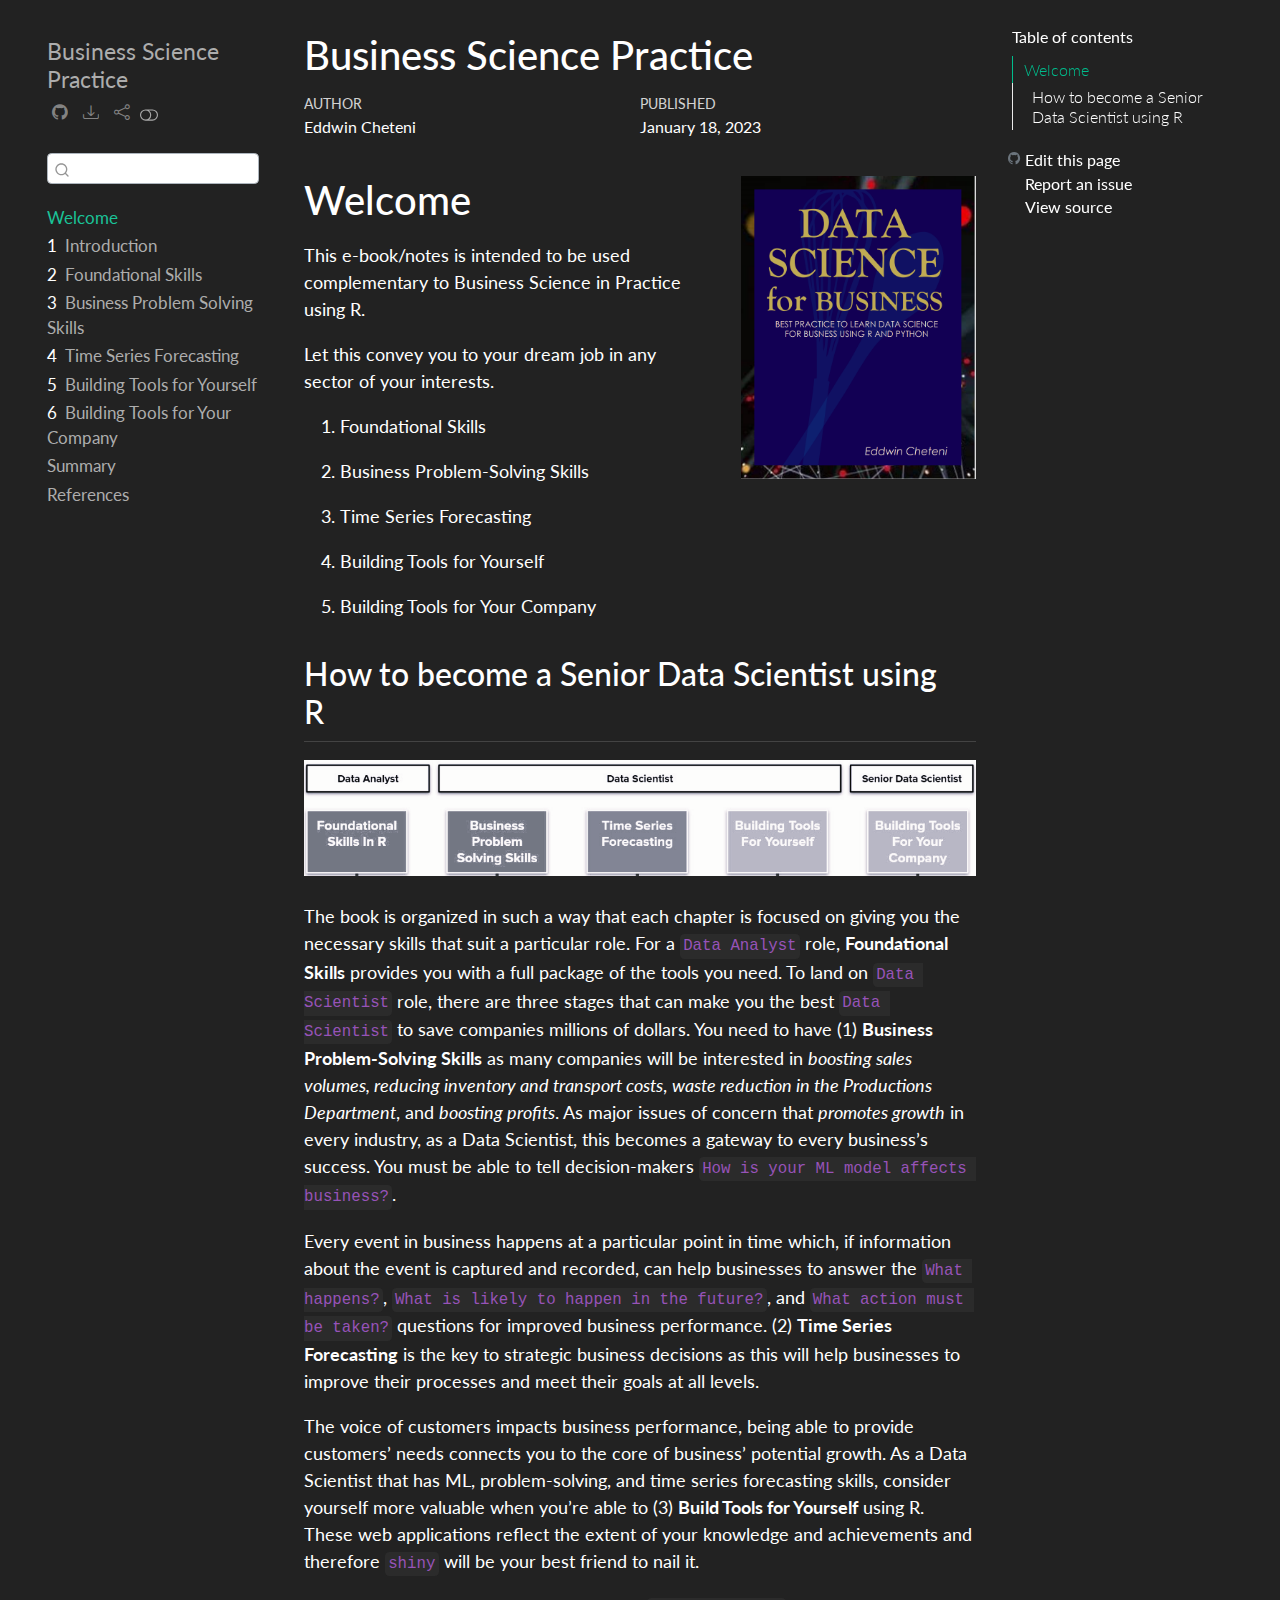
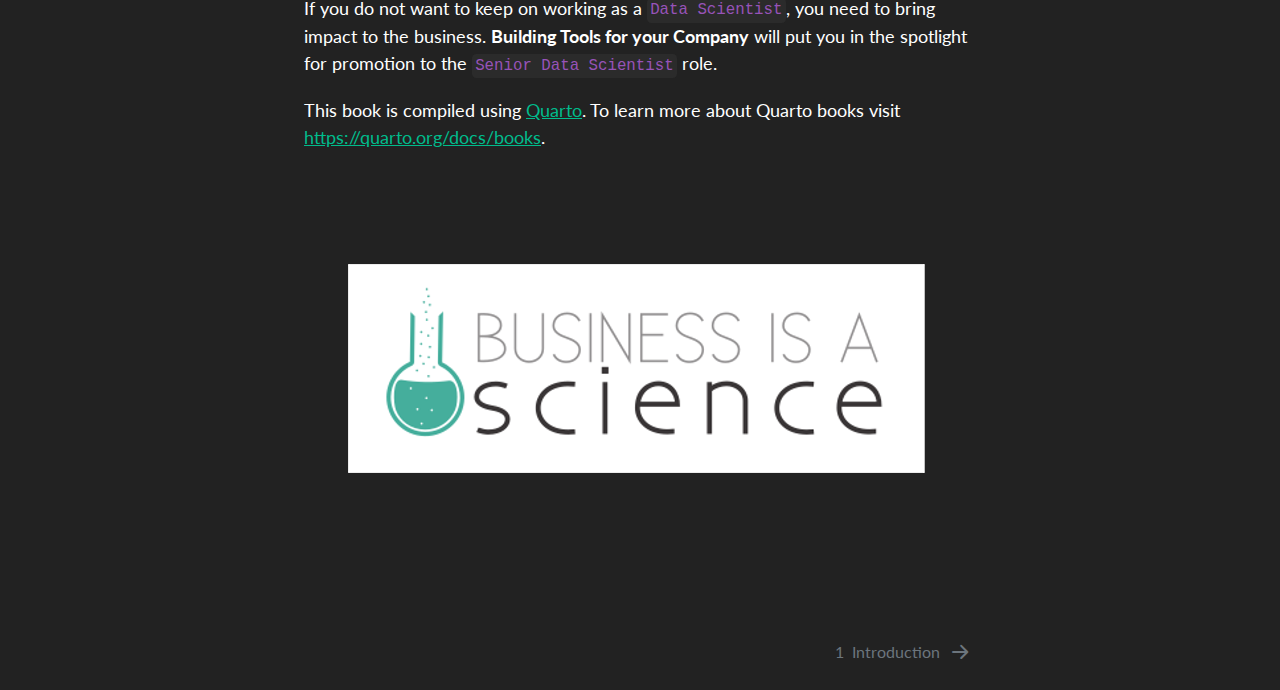
==== commit f5520df0: "update index" ====
--- a/_book/index.html
+++ b/_book/index.html
@@ -242,7 +242,7 @@
 <p><img src="path2.png" class="img-fluid figure-img"></p>
 </figure>
 </div>
-<p>The book is organized in such a way that each chapter is focused on giving you the necessary skills that suit a particular role. For a <code>Data Analyst</code> role, <strong>Foundational Skills</strong> provides you with a full package of the tools you need. To land on <code>Data Scientist</code> role, there are three stages that can make you the best <code>Data Scientist</code> to save companies millions of dollars. You need to have (1) <strong>Business Problem-Solving Skills</strong> as many companies will be interested in <em>boosting Sales Volumes, reducing Inventory and Transport Costs</em>, <em>Waste Reduction</em> in the Productions Department, and <em>gaining</em> <em>Huge Profits</em>. As major issues of concern that <em>Promotes Growth</em> in every industry, as a Data Scientist, this becomes a gateway to every business’s success. You must be able to tell decision-makers <code>How is your ML model affects business?</code>.</p>
+<p>The book is organized in such a way that each chapter is focused on giving you the necessary skills that suit a particular role. For a <code>Data Analyst</code> role, <strong>Foundational Skills</strong> provides you with a full package of the tools you need. To land on <code>Data Scientist</code> role, there are three stages that can make you the best <code>Data Scientist</code> to save companies millions of dollars. You need to have (1) <strong>Business Problem-Solving Skills</strong> as many companies will be interested in <em>boosting sales volumes, reducing inventory and transport costs</em>, <em>waste reduction in the Productions Department</em>, and <em>boosting profits</em>. As major issues of concern that <em>promotes growth</em> in every industry, as a Data Scientist, this becomes a gateway to every business’s success. You must be able to tell decision-makers <code>How is your ML model affects business?</code>.</p>
 <p>Every event in business happens at a particular point in time which, if information about the event is captured and recorded, can help businesses to answer the <code>What happens?</code>, <code>What is likely to happen in the future?</code>, and <code>What action must be taken?</code> questions for improved business performance. (2) <strong>Time Series Forecasting</strong> is the key to strategic business decisions as this will help businesses to improve their processes and meet their goals at all levels.</p>
 <p>The voice of customers impacts business performance, being able to provide customers’ needs connects you to the core of business’ potential growth. As a Data Scientist that has ML, problem-solving, and time series forecasting skills, consider yourself more valuable when you’re able to (3) <strong>Build Tools for Yourself</strong> using R. These web applications reflect the extent of your knowledge and achievements and therefore <code>shiny</code> will be your best friend to nail it.</p>
 <p>If you do not want to keep on working as a <code>Data Scientist</code>, you need to bring impact to the business. <strong>Building Tools for your Company</strong> will put you in the spotlight for promotion to the <code>Senior Data Scientist</code> role.</p>
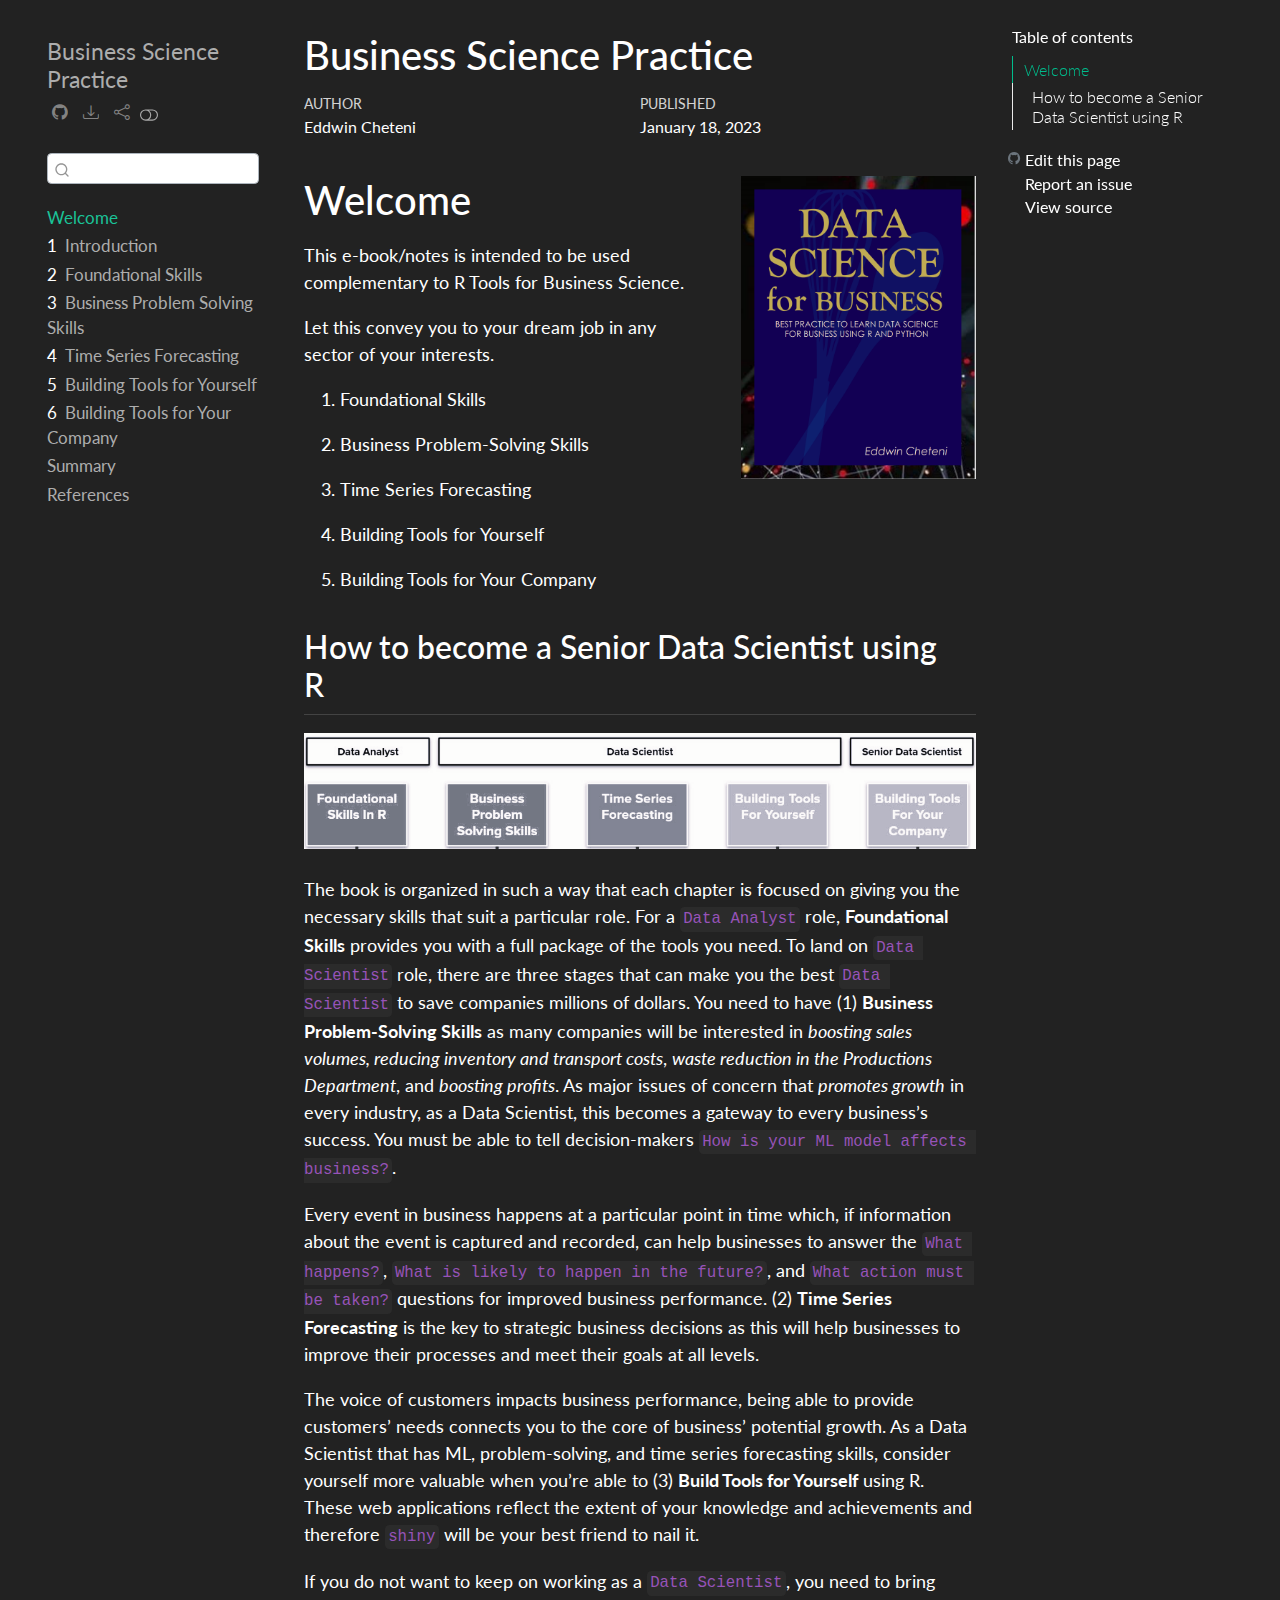
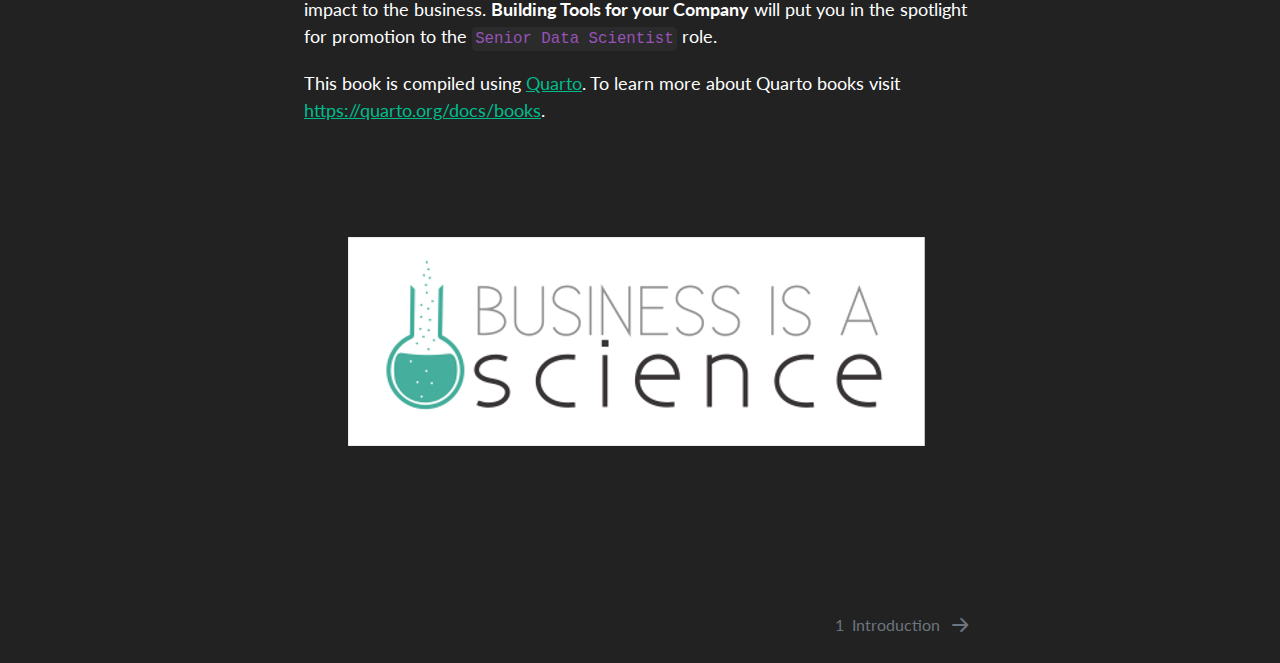
==== commit f7428d14: "update book" ====
--- a/_book/index.html
+++ b/_book/index.html
@@ -226,7 +226,7 @@
 
 <section id="welcome" class="level1 unnumbered">
 <p><img src="cover.png" title="Business Science Practice" class="quarto-cover-image img-fluid"></p><h1 class="unnumbered">Welcome</h1>
-<p>This e-book/notes is intended to be used complementary to Business Science in Practice using R.</p>
+<p>This e-book/notes is intended to be used complementary to R Tools for Business Science.</p>
 <p>Let this convey you to your dream job in any sector of your interests.</p>
 <ol type="1">
 <li><p>Foundational Skills</p></li>
@@ -239,7 +239,7 @@
 <h2 class="unnumbered anchored" data-anchor-id="how-to-become-a-senior-data-scientist-using-r">How to become a Senior Data Scientist using R</h2>
 <div class="quarto-figure quarto-figure-center">
 <figure class="figure">
-<p><img src="path2.png" class="img-fluid figure-img"></p>
+<p><img src="images/path2.png" class="img-fluid figure-img"></p>
 </figure>
 </div>
 <p>The book is organized in such a way that each chapter is focused on giving you the necessary skills that suit a particular role. For a <code>Data Analyst</code> role, <strong>Foundational Skills</strong> provides you with a full package of the tools you need. To land on <code>Data Scientist</code> role, there are three stages that can make you the best <code>Data Scientist</code> to save companies millions of dollars. You need to have (1) <strong>Business Problem-Solving Skills</strong> as many companies will be interested in <em>boosting sales volumes, reducing inventory and transport costs</em>, <em>waste reduction in the Productions Department</em>, and <em>boosting profits</em>. As major issues of concern that <em>promotes growth</em> in every industry, as a Data Scientist, this becomes a gateway to every business’s success. You must be able to tell decision-makers <code>How is your ML model affects business?</code>.</p>
@@ -249,7 +249,7 @@
 <p>This book is compiled using <a href="https://quarto.org/docs/books">Quarto</a>. To learn more about Quarto books visit <a href="https://quarto.org/docs/books" class="uri">https://quarto.org/docs/books</a>.</p>
 <div class="quarto-figure quarto-figure-center">
 <figure class="figure">
-<p><img src="bc-logo.png" class="img-fluid figure-img"></p>
+<p><img src="images/bc-logo.png" class="img-fluid figure-img"></p>
 </figure>
 </div>
 
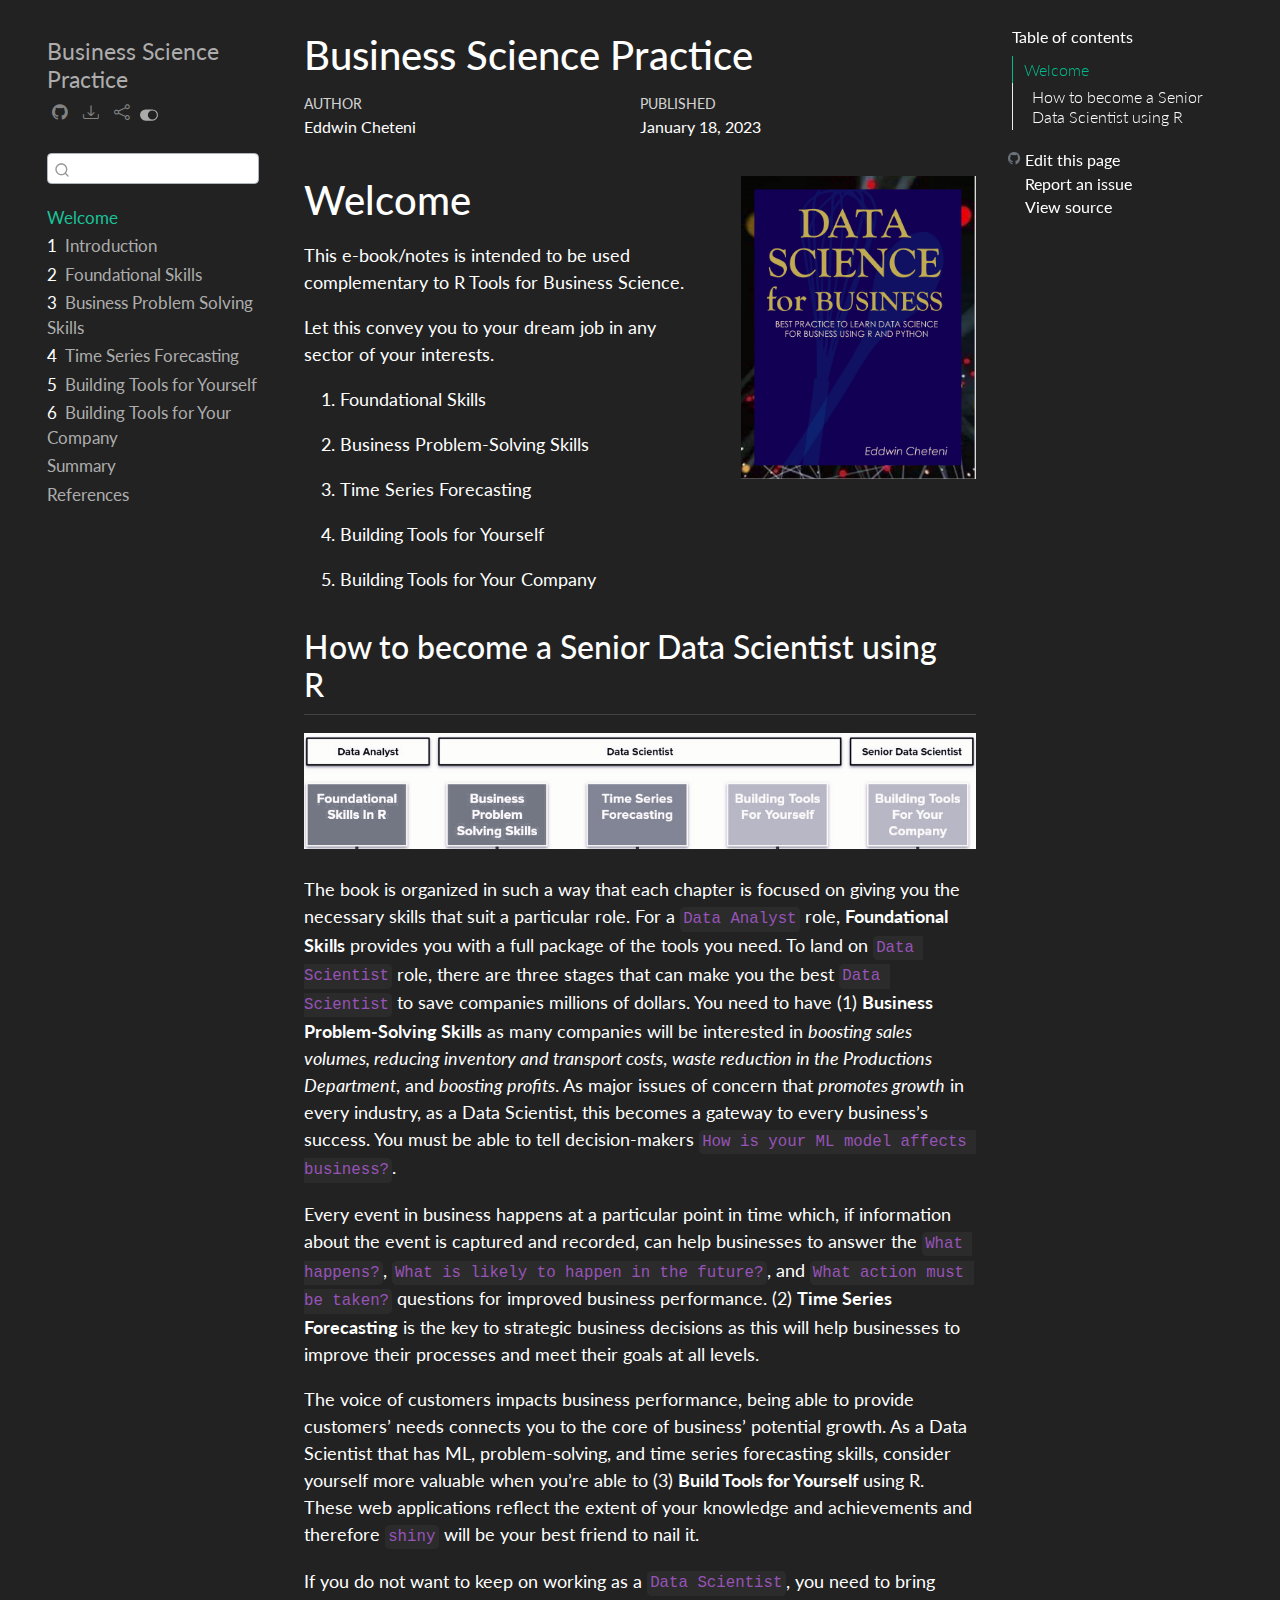
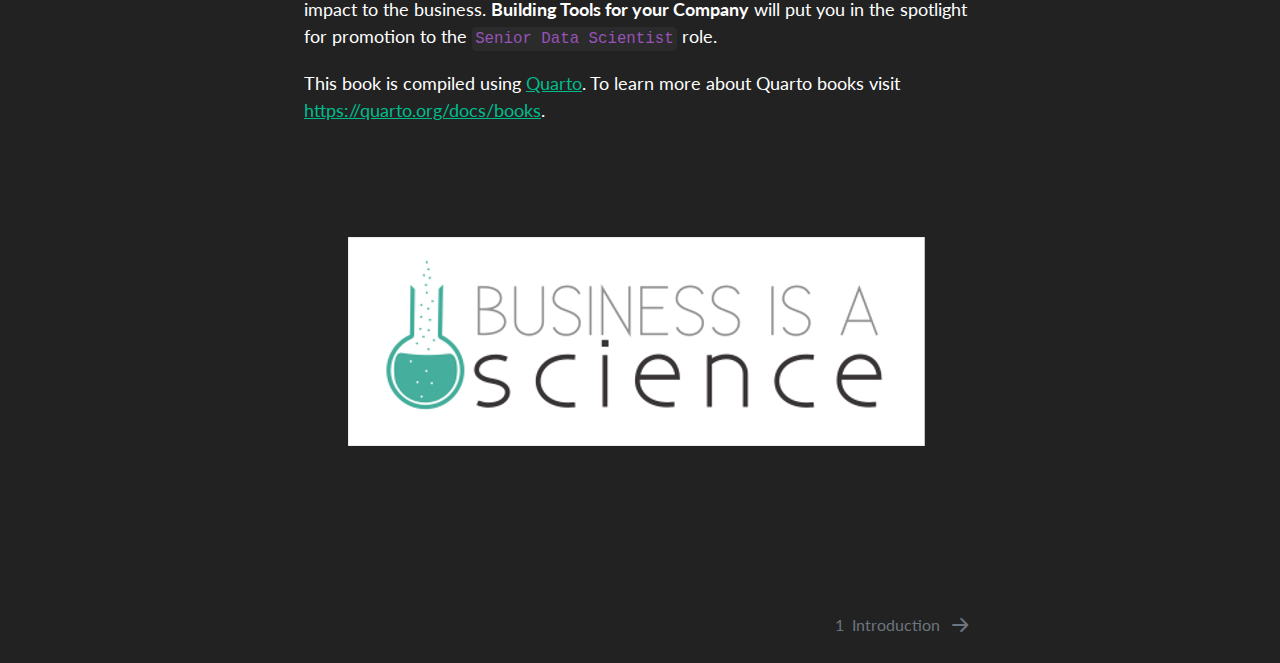
==== commit 3c0586ef: "update" ====
--- a/_book/index.html
+++ b/_book/index.html
@@ -2,7 +2,7 @@
 <html xmlns="http://www.w3.org/1999/xhtml" lang="en" xml:lang="en"><head>
 
 <meta charset="utf-8">
-<meta name="generator" content="quarto-1.2.269">
+<meta name="generator" content="quarto-1.2.475">
 
 <meta name="viewport" content="width=device-width, initial-scale=1.0, user-scalable=yes">
 
@@ -39,11 +39,11 @@
 <script src="site_libs/quarto-html/anchor.min.js"></script>
 <link href="site_libs/quarto-html/tippy.css" rel="stylesheet">
 <link href="site_libs/quarto-html/quarto-syntax-highlighting.css" rel="stylesheet" class="quarto-color-scheme" id="quarto-text-highlighting-styles">
-<link href="site_libs/quarto-html/quarto-syntax-highlighting-dark.css" rel="prefetch" class="quarto-color-scheme quarto-color-alternate" id="quarto-text-highlighting-styles">
+<link href="site_libs/quarto-html/quarto-syntax-highlighting-dark.css" rel="stylesheet" class="quarto-color-scheme quarto-color-alternate" id="quarto-text-highlighting-styles">
 <script src="site_libs/bootstrap/bootstrap.min.js"></script>
 <link href="site_libs/bootstrap/bootstrap-icons.css" rel="stylesheet">
-<link href="site_libs/bootstrap/bootstrap.min.css" rel="stylesheet" class="quarto-color-scheme" id="quarto-bootstrap" data-mode="dark">
-<link href="site_libs/bootstrap/bootstrap-dark.min.css" rel="prefetch" class="quarto-color-scheme quarto-color-alternate" id="quarto-bootstrap" data-mode="light">
+<link href="site_libs/bootstrap/bootstrap.min.css" rel="stylesheet" class="quarto-color-scheme" id="quarto-bootstrap" data-mode="light">
+<link href="site_libs/bootstrap/bootstrap-dark.min.css" rel="stylesheet" class="quarto-color-scheme quarto-color-alternate" id="quarto-bootstrap" data-mode="dark">
 <script id="quarto-search-options" type="application/json">{
   "location": "sidebar",
   "copy-button": false,
@@ -367,7 +367,7 @@
       return localAlternateSentinel;
     }
   }
-  let localAlternateSentinel = 'default';
+  let localAlternateSentinel = 'alternate';
   // Dark / light mode switch
   window.quartoToggleColorScheme = () => {
     // Read the current dark / light value 
